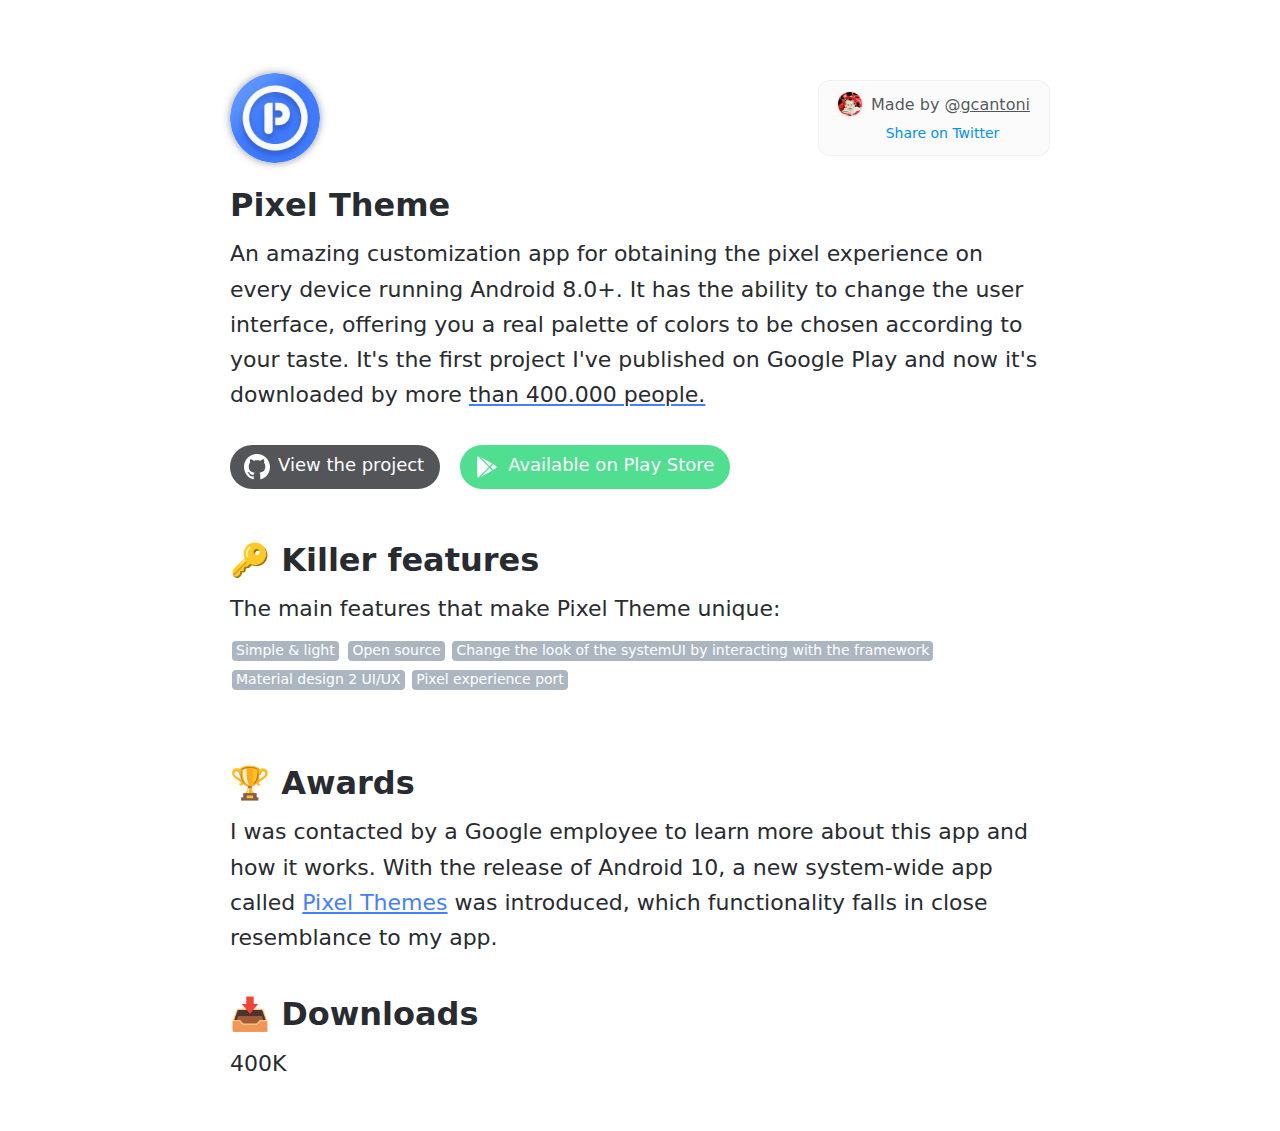
==== pixel_theme/index.html @ 1a41418d "Update" ====
<!DOCTYPE html>
<html>
   <head>
       <meta charset="UTF-8">
       <meta http-equiv="X-UA-Compatible" content="IE=edge">
       <meta name="viewport" content="width=device-width, initial-scale=1.0">
       <title>Giorgio Cantoni</title>
       <meta name="Description" content="I'm Giorgio Cantoni, an engineer from Bergamo (Italy), and this is my personal portfolio where I show my best projects, who I am, how you can contact me and much more!">
       <meta name="keywords" content="portfolio, skills, bergamo, developer, engineer, development, android, material, material design, kotlin, java, javascript, css, html, python, c, c++, design, iconography, illustration">
       <meta name="image" content="https://giorgiocantoni.it/og_image.jpg">
       <meta itemprop="name" content="Giorgio Cantoni">
       <meta itemprop="description" content="I'm Giorgio Cantoni, an engineer from Bergamo (Italy), and this is my personal portfolio where I show my best projects, who I am, how you can contact me and much more!">
       <meta itemprop="image" content="https://giorgiocantoni.it/og_image.jpg">
       <meta name="og:title" content="Giorgio Cantoni">
       <meta name="og:description" content="I'm Giorgio Cantoni, an engineer from Bergamo (Italy), and this is my personal portfolio where I show my best projects, who I am, how you can contact me and much more!">
       <meta name="og:image" content="https://giorgiocantoni.it/og_image.jpg">
       <meta name="og:url" content="https://giorgiocantoni.it">
       <meta name="og:site_name" content="giorgiocantoni.it">
       <!-- Theme Colors -->
       <meta name="theme-color" content="#ffffff" media="(prefers-color-scheme: light)">
       <meta name="theme-color" content="#000" media="(prefers-color-scheme: dark)">
       <meta name="msapplication-TileColor" content="#ffffff " media="(prefers-color-scheme: light)">
       <meta name="msapplication-TileColor" content="#000" media="(prefers-color-scheme: dark)">
       <meta name="msapplication-navbutton-color" content="#ffffff" media="(prefers-color-scheme: light)">
       <meta name="msapplication-navbutton-color" content="#000" media="(prefers-color-scheme: dark)">
       <meta name="apple-mobile-web-app-status-bar-style" content="#ffffff" media="(prefers-color-scheme: light)">
       <meta name="apple-mobile-web-app-status-bar-style" content="#000" media="(prefers-color-scheme: dark)">
       <!-- Favicons -->
       <link rel="apple-touch-icon" sizes="180x180" href="/apple-touch-icon.png">
       <link rel="icon" type="image/png" sizes="32x32" href="/favicon-32x32.png">
       <link rel="icon" type="image/png" sizes="16x16" href="/favicon-16x16.png">
       <link rel="manifest" href="/site.webmanifest">
       <link rel="mask-icon" href="/safari-pinned-tab.svg" color="#007bff">
        <!-- Add to homescreen for Chrome on Android -->
        <meta name="mobile-web-app-capable" content="yes">
        <link rel="icon" sizes="192x192" href="android-chrome-192x192.png">
        <!-- Chrome theme color -->
        <meta name="theme-color" content="#FFFFFF">
        <!-- General -->
		<link rel="apple-touch-icon" sizes="180x180" href="/apple-touch-icon.png">
		<link rel="icon" type="image/png" sizes="32x32" href="/favicon-32x32.png">
		<link rel="icon" type="image/png" sizes="16x16" href="/favicon-16x16.png">
	  <link rel="manifest" href="/site.webmanifest">
	  <link rel="mask-icon" href="/safari-pinned-tab.svg" color="#FFF">
      <link rel="stylesheet" href="css/styles.css">
      <link href="https://fonts.googleapis.com/css?family=Barlow:400,500,700" rel="stylesheet">
   </head>
   <body>
      <header>
         <div class="top">
            <img id="logo" src="images/pixel_theme.png" srcset="images/pixel_theme.png 2x,images/pixel_theme.png 3x" width="90" height="90">
            <div class="bio">
               <p> <img class="avatar" src="images/me.jpeg" srcset="images/me.jpeg 2x,images/me.jpeg 3x" width="24" height="24"> Made by @<a href="https://giorgiocantoni.it">gcantoni</a> </p>
               <p> <a target="_blank" href="https://twitter.com/intent/tweet?text=Pixel%20Theme%20-%20obtain%20the%20pixel%20experience%20on%20every%20device%20running%20Android%208.0%2B.%20Available%20exclusively%20on%3A&url=https%3A%2F%2Fplay.google.com%2Fstore%2Fapps%2Fdetails%3Fid%3Dit.folgore95.pixel" class="tweet">Share on Twitter</a> </p>
			</div>
         </div>
         <h1>Pixel Theme</h1>
         <p> An amazing customization app for obtaining the pixel experience on every device running Android 8.0+. It has the ability to change the user interface, offering you a real palette of colors to be chosen according to your taste. It's the first project I've published on Google Play and now it's downloaded by more <u>than 400.000 people.</u> </p>
		 <br>
         <ul>
		    <li class="github">
               <a target="_blank" href="https://github.com/gcantoni/pixeltheme">
                  <picture>
                     <source srcset="images/icons/github.svg" media="(prefers-color-scheme: dark)" width="26" height="26">
                     <img src="images/icons/github_alt.svg" width="26" height="26">
                  </picture>
                  <span>View the project</span>
               </a>
            </li>
			<li class="play">
			   <a target="_blank" href="https://play.google.com/store/apps/details?id=it.folgore95.pixel">
			      <picture>
                     <source srcset="images/icons/play.svg" media="(prefers-color-scheme: dark)" width="26" height="26">
                     <img src="images/icons/play_alt.svg" width="26" height="26">
                  </picture>
                  <span>Available on Play Store</span>
			    </a>
			</li>
         </ul>
		 <br>
		 <h1>🔑 Killer features</h1>
		 <p>The main features that make Pixel Theme unique:</p>
		 <p><b>Simple & light</b> <b>Open source</b> <b>Change the look of the systemUI by interacting with the framework</b> <b>Material design 2 UI/UX</b> <b>Pixel experience port</b></p>
		 <h1>🏆 Awards</h1>
		 <p>I was contacted by a Google employee to learn more about this app and how it works. With the release of Android 10, a new system-wide app called <a target="_blank" href="https://www.xda-developers.com/google-pixel-themes-customize-android-10/">Pixel Themes</a> was introduced, which functionality falls in close resemblance to my app.</p>
		 <h1>📥 Downloads</h1>
		 <p>400K</p>
      </header>

   </body>
</html>
---- pixel_theme/css/styles.css ----
:root {
    --accent-color: #447fff;
	
    --accent-color-night: #447fff;
}

* {
	margin: 0;
	padding: 0;
	box-sizing: border-box
}

ol,
ul {
	list-style: none
}

u {
	text-decoration: underline;
    text-decoration-color: var(--accent-color);
}

a {
    color: var(--accent-color);
}

@media screen and (prefers-color-scheme: dark) {
	
	u {
		text-decoration: underline;
        text-decoration-color: var(--accent-color-night);
	}
	
}

body {
	color: #282b30;
	font-family: -apple-system, system-ui, BlinkMacSystemFont, "Barlow", sans-serif, Ubuntu;
	font-size: 14px;
	font-weight: 400;
	line-height: 1.6;
	background: #fff;
	-webkit-font-smoothing: antialiased
}

@media (prefers-color-scheme:dark) {
	body {
		color: #fff;
		background: #000;
	}
}

footer,
header,
section {
	position: relative;
	max-width: 980px;
	margin: 0 auto;
	padding: 0 80px
}

@media (min-width:1800px) {
	footer,
	header,
	section {
		max-width: 1800px
	}
}

@media (max-width:920px) {
	footer,
	header,
	section {
		padding: 0 60px
	}
}

@media (max-width:760px) {
	footer,
	header,
	section {
		padding: 0 40px
	}
}

@media (max-width:500px) {
	footer,
	header,
	section {
		padding: 0 30px
	}
}

header {
	padding-top: 80px;
	padding-bottom: 40px
}

@media (max-width:920px) {
	header {
		padding-top: 50px;
		padding-bottom: 20px
	}
}

@media (max-width:760px) {
	header {
		padding-top: 40px
	}
}

header .top {
	display: flex;
	align-items: center;
	flex-wrap: wrap
}

header .top img#logo {
	position: relative;
	display: block;
	margin: -28px auto -28px 0px;
	border-radius: 50%;
	box-shadow: 0 0 8px rgba(40, 43, 48, .4), 0 1px 4px rgba(40, 43, 48, .1)
}

header h1 {
	font-size: 32px;
	font-weight: 700;
	line-height: 1.2;
	padding: 30px 0 12px
}

header h1+p {
	font-size: 22px;
	margin-bottom: 10px
}

header h1+p+p {
	font-size: 18px;
	margin-bottom: 40px
}

header h1+p+p b {
	position: relative;
	top: -1px;
	display: inline-block;
	color: #fff;
	font-size: 14px;
	line-height: 17px;
	font-weight: 500;
	padding: 1px 4px 2px;
	margin-left: 2px;
	border-radius: 4px;
	background: #abb6c1
}

header h1+p+p b:first-of-type {
	margin-right: 2px
}

@media (prefers-color-scheme:dark) {
	header h1+p+p b {
		color: #191b1f;
		background: hsla(0, 0%, 100%, .9)
	}
}

header ul {
	display: flex;
	flex-wrap: wrap;
	margin: -10px
}

header ul li {
	margin: 10px
}

header ul li picture {
	display: block;
	height: 26px
}

header ul li.github a {
	color: #fff;
	background: rgba(40, 43, 48, .8)
}

@media (prefers-color-scheme:dark) {
	header ul li.github a {
		color: #282b30;
		background: hsla(0, 0%, 100%, .9)
	}
}

header ul li.github a:hover {
	background: #282b30
}

@media (prefers-color-scheme:dark) {
	header ul li.github a:hover {
		background: #fff
	}
}

header ul li.play a {
	color: #fff;
	background: rgba(61, 220, 132, .9)
}

@media (prefers-color-scheme:dark) {
	header ul li.play a {
		color: #191b1f;
	    background: rgba(61, 220, 132, .9)
    }
}

header ul li.play a:hover {
	background: #3DDC84
}

header ul li a {
	font-size: 18px;
	font-weight: 500;
	display: flex;
	align-items: center;
	text-decoration: none;
	border-radius: 32px;
	padding: 6px 14px;
	transition: background .2s ease-in-out
}

header ul li a span {
	padding: 0 2px 3px 8px
}

.bio {
	text-align: center;
	padding: 6px 20px 12px;
	border-radius: 12px;
	box-shadow: inset 0 0 0 1px rgba(171, 182, 193, .15);
	background: rgba(171, 182, 193, .05)
}

@media (prefers-color-scheme:dark) {
	.bio {
		background: hsla(0, 0%, 100%, .03)
	}
}

@media (max-width:500px) {
	.bio {
		padding: 6px 16px 12px
	}
}

.bio p {
	color: rgba(40, 43, 48, .8);
	font-size: 16px;
	font-weight: 500
}

@media (prefers-color-scheme:dark) {
	.bio p {
		color: #fff
	}
}

@media (max-width:500px) {
	.bio p {
		font-size: 15px
	}
}

.bio p:first-of-type {
	margin-bottom: 4px
}

.bio p:first-of-type a {
	color: rgba(40, 43, 48, .8)
}

@media (prefers-color-scheme:dark) {
	.bio p:first-of-type a {
		color: hsla(0, 0%, 100%, .8)
	}
}

.bio p:first-of-type a:hover {
	text-decoration: none
}

.bio p+p {
	font-size: 14px
}

.bio p a.github {
	position: relative;
	color: #282b30;
	text-decoration: none;
	margin: 0 5px
}

@media (prefers-color-scheme:dark) {
	.bio p a.github {
		color: #fbfbfb
	}
}

.bio p a.github:before {
	content: "";
	display: inline-block;
	position: relative;
	top: 1px;
	width: 12px;
	height: 12px;
	margin-right: 5px;
	background-size: contain
}

@media (prefers-color-scheme:dark) {
	.bio p a.github:before {
		background-size: contain
	}
}

.bio p a.github:hover {
	text-decoration: underline
}

.bio p img.avatar {
	position: relative;
	top: 6px;
	margin: 0 4px 0 0;
	border-radius: 50%;
	box-shadow: 0 0 1px rgba(40, 43, 48, .4), 0 1px 4px rgba(40, 43, 48, .1)
}

section {
	display: flex;
	flex-wrap: wrap;
	padding-bottom: 30px
}

@media (max-width:760px) {
	section {
		flex-direction: column
	}
}

article {
	padding: 20px 0;
	width: calc(50% - 20px)
}

@media (min-width:1800px) {
	article {
		width: calc(50% - 40px)
	}
}

@media (max-width:760px) {
	article {
		width: 100%
	}
}

article:nth-child(odd) {
	margin-right: 20px
}

@media (min-width:1800px) {
	article:nth-child(odd) {
		margin-right: 40px
	}
}

@media (max-width:760px) {
	article:nth-child(odd) {
		margin-right: 0
	}
}

article:nth-of-type(2n) {
	margin-left: 20px
}

@media (min-width:1800px) {
	article:nth-of-type(2n) {
		margin-left: 40px
	}
}

@media (max-width:760px) {
	article:nth-of-type(2n) {
		margin-left: 0
	}
}

@media (max-width:760px) {
	article#dark span {
		display: block
	}
}

article#custom span,
article#plugins span {
	display: block;
	top: 0;
	margin-right: 6px;
	max-width: 100%;
	white-space: nowrap;
	text-overflow: ellipsis;
	overflow: hidden
}

article:last-child {
	margin-right: 0
}

article h2 {
	font-size: 22px;
	font-weight: 500;
	margin-bottom: 30px
}

article h2 span {
	margin-right: 8px
}

article h2 code {
	display: inline-block;
	position: relative;
	top: -2px;
	font-size: 13px;
	border-radius: 4px;
	padding: 4px 6px;
	background: #fbfbfb;
	max-width: 100%;
	white-space: nowrap;
	text-overflow: ellipsis;
	overflow: hidden
}

@media (prefers-color-scheme:dark) {
	article h2 code {
		background: hsla(0, 0%, 100%, .03)
	}
}

article img {
	max-width: 100%;
	height: auto;
	border-radius: 4px;
	box-shadow: 0 0 1px 0 rgba(40, 43, 48, .1), 0 6px 10px rgba(40, 43, 48, .1), 0 1px 2px rgba(40, 43, 48, .2)
}

.end {
	margin-top: 40px;
	padding: 50px 0 60px;
	box-shadow: inset 0 1px 0 rgba(171, 182, 193, .15);
	background: rgba(171, 182, 193, .05)
}

@media (prefers-color-scheme:dark) {
	.end {
		background: hsla(0, 0%, 100%, .03)
	}
}

@media (max-width:920px) {
	.end {
		margin-top: 0;
		padding: 30px 0 40px
	}
}

footer {
	font-size: 16px
}

footer ul {
	flex-wrap: wrap;
	margin: 0 -20px
}

footer ul,
footer ul li {
	display: flex;
	align-items: center
}

footer ul li {
	padding: 10px 20px
}

footer ul li.share:before {
	width: 21px;
	height: 18px;
	background-size: contain
}

footer ul li.github:before,
footer ul li.share:before {
	content: "";
	display: inline-block;
	position: relative;
	top: 1px;
	margin-right: 6px
}

footer ul li.github:before {
	width: 20px;
	height: 20px;
	background-size: contain
}

@media (prefers-color-scheme:dark) {
	footer ul li.github:before {
		background-size: contain
	}
}

.bio p a.tweet {
	position: relative;
	color: #0091ff;
	text-decoration: none
}

.bio p a.tweet:before {
	content: "";
	display: inline-block;
	position: relative;
	top: 1px;
	width: 15px;
	height: 12px;
	margin-right: 2px;
	background: url(https://giorgiocantoni.it/images/twitter.svg) no-repeat;
	background-size: contain
}

.bio p a.tweet:hover {
	text-decoration: underline
}

footer ul li.gcantoni img {
	border-radius: 50%;
	box-shadow: 0 0 1px rgba(40, 43, 48, .4), 0 1px 4px rgba(40, 43, 48, .1)
}

footer ul li.gcantoni img,
footer ul li.wallpapers img {
	position: relative;
	top: 1px;
	margin: 0 8px 0 0
}

footer ul li a {
	color: #282b30;
	font-weight: 500;
	margin: 0 4px
}

@media (prefers-color-scheme:dark) {
	footer ul li a {
		color: #fff
	}
}

footer ul li a:hover {
	text-decoration: none
}

footer ul li:first-child a {
	margin-left: 0
}

.bio p a.tweet {
	position: relative;
	color: #0091ff;
	text-decoration: none
}

.bio p a.tweet:before {
	content: "";
	display: inline-block;
	position: relative;
	top: 1px;
	width: 15px;
	height: 12px;
	margin-right: 2px;
	background: url(https://giorgiocantoni.it/images/twitter.svg) no-repeat;
	background-size: contain
}

.bio p a.tweet:hover {
	text-decoration: underline
}
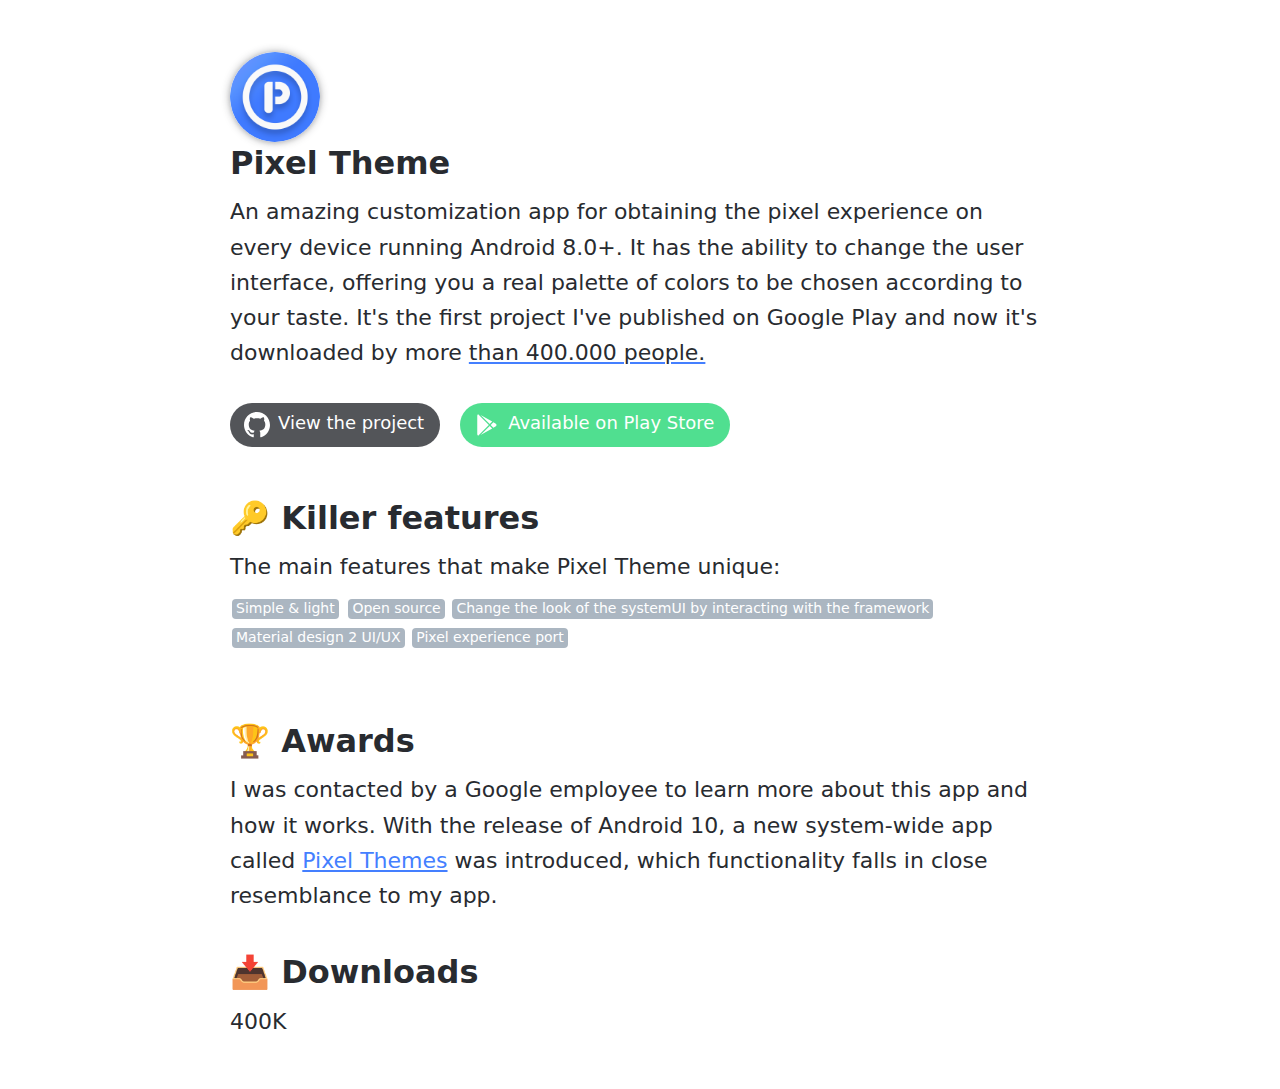
==== commit 617bd348: "Small UI up" ====
--- a/pixel_theme/index.html
+++ b/pixel_theme/index.html
@@ -49,10 +49,7 @@
       <header>
          <div class="top">
             <img id="logo" src="images/pixel_theme.png" srcset="images/pixel_theme.png 2x,images/pixel_theme.png 3x" width="90" height="90">
-            <div class="bio">
-               <p> <img class="avatar" src="images/me.jpeg" srcset="images/me.jpeg 2x,images/me.jpeg 3x" width="24" height="24"> Made by @<a href="https://giorgiocantoni.it">gcantoni</a> </p>
-               <p> <a target="_blank" href="https://twitter.com/intent/tweet?text=Pixel%20Theme%20-%20obtain%20the%20pixel%20experience%20on%20every%20device%20running%20Android%208.0%2B.%20Available%20exclusively%20on%3A&url=https%3A%2F%2Fplay.google.com%2Fstore%2Fapps%2Fdetails%3Fid%3Dit.folgore95.pixel" class="tweet">Share on Twitter</a> </p>
-			</div>
+            
          </div>
          <h1>Pixel Theme</h1>
          <p> An amazing customization app for obtaining the pixel experience on every device running Android 8.0+. It has the ability to change the user interface, offering you a real palette of colors to be chosen according to your taste. It's the first project I've published on Google Play and now it's downloaded by more <u>than 400.000 people.</u> </p>
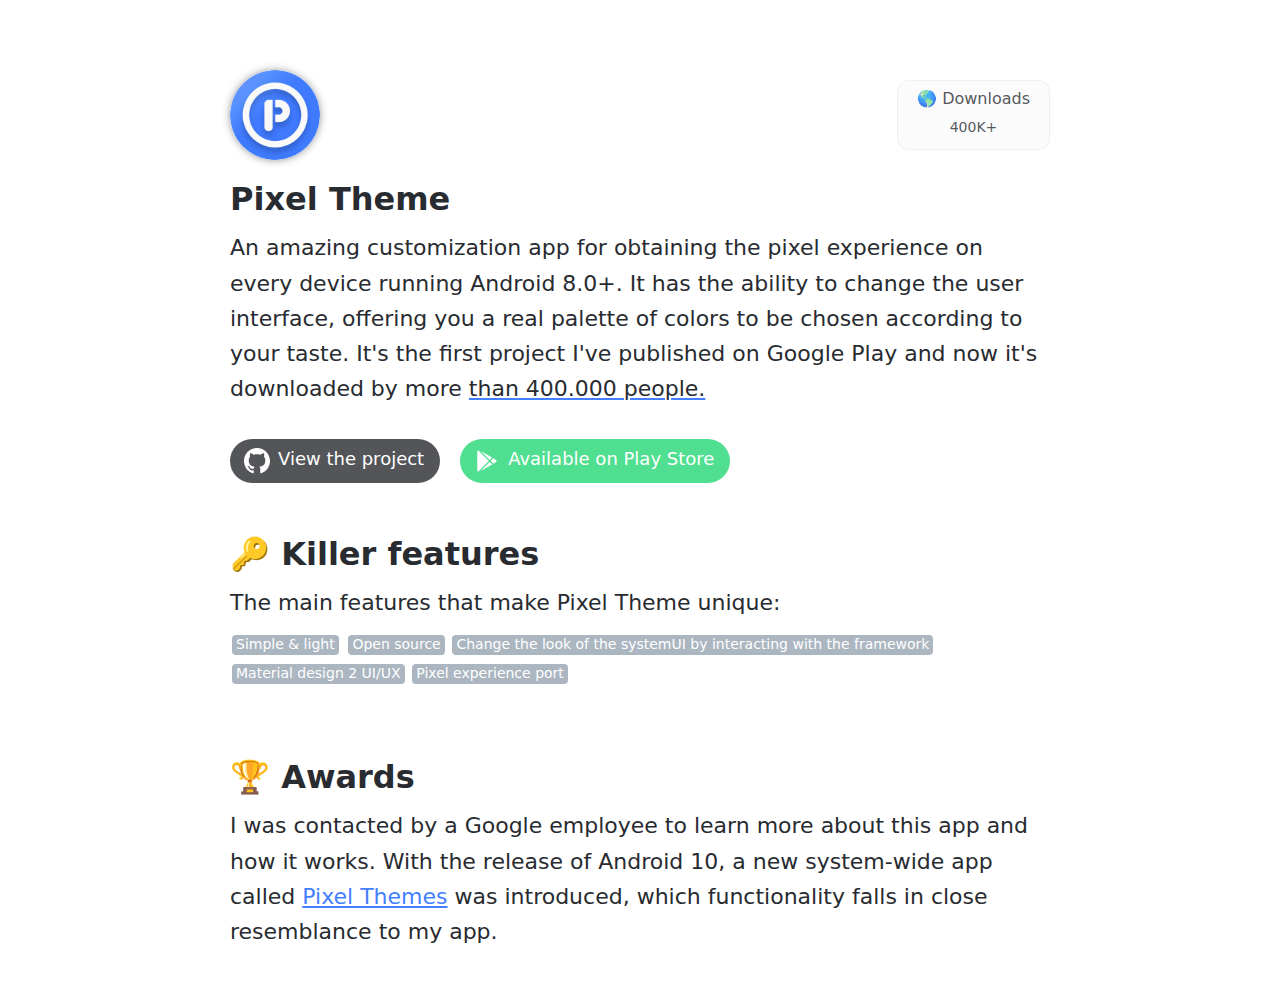
==== commit 27e50485: "Small UI up" ====
--- a/pixel_theme/index.html
+++ b/pixel_theme/index.html
@@ -49,7 +49,10 @@
       <header>
          <div class="top">
             <img id="logo" src="images/pixel_theme.png" srcset="images/pixel_theme.png 2x,images/pixel_theme.png 3x" width="90" height="90">
-            
+            <div class="bio">
+               <p> 🌎 Downloads </p>
+               <p> 400K+</p>
+			      </div>
          </div>
          <h1>Pixel Theme</h1>
          <p> An amazing customization app for obtaining the pixel experience on every device running Android 8.0+. It has the ability to change the user interface, offering you a real palette of colors to be chosen according to your taste. It's the first project I've published on Google Play and now it's downloaded by more <u>than 400.000 people.</u> </p>
@@ -80,8 +83,6 @@
 		 <p><b>Simple & light</b> <b>Open source</b> <b>Change the look of the systemUI by interacting with the framework</b> <b>Material design 2 UI/UX</b> <b>Pixel experience port</b></p>
 		 <h1>🏆 Awards</h1>
 		 <p>I was contacted by a Google employee to learn more about this app and how it works. With the release of Android 10, a new system-wide app called <a target="_blank" href="https://www.xda-developers.com/google-pixel-themes-customize-android-10/">Pixel Themes</a> was introduced, which functionality falls in close resemblance to my app.</p>
-		 <h1>📥 Downloads</h1>
-		 <p>400K</p>
       </header>
 
    </body>
--- a/pixel_theme/css/styles.css
+++ b/pixel_theme/css/styles.css
@@ -1,6 +1,6 @@
 :root {
     --accent-color: #447fff;
-	
+
     --accent-color-night: #447fff;
 }
 
@@ -25,12 +25,12 @@
 }
 
 @media screen and (prefers-color-scheme: dark) {
-	
+
 	u {
 		text-decoration: underline;
         text-decoration-color: var(--accent-color-night);
 	}
-	
+
 }
 
 body {
@@ -121,6 +121,13 @@
 	margin: -28px auto -28px 0px;
 	border-radius: 50%;
 	box-shadow: 0 0 8px rgba(40, 43, 48, .4), 0 1px 4px rgba(40, 43, 48, .1)
+}
+
+@media (prefers-color-scheme:dark) {
+	header .top img#logo {
+		opacity: .8;
+		box-shadow: 0 0 16px rgba(40, 43, 48, .4), 0 1px 4px rgba(40, 43, 48, .1)
+	}
 }
 
 header h1 {
@@ -594,4 +601,4 @@
 
 .bio p a.tweet:hover {
 	text-decoration: underline
-}+}
